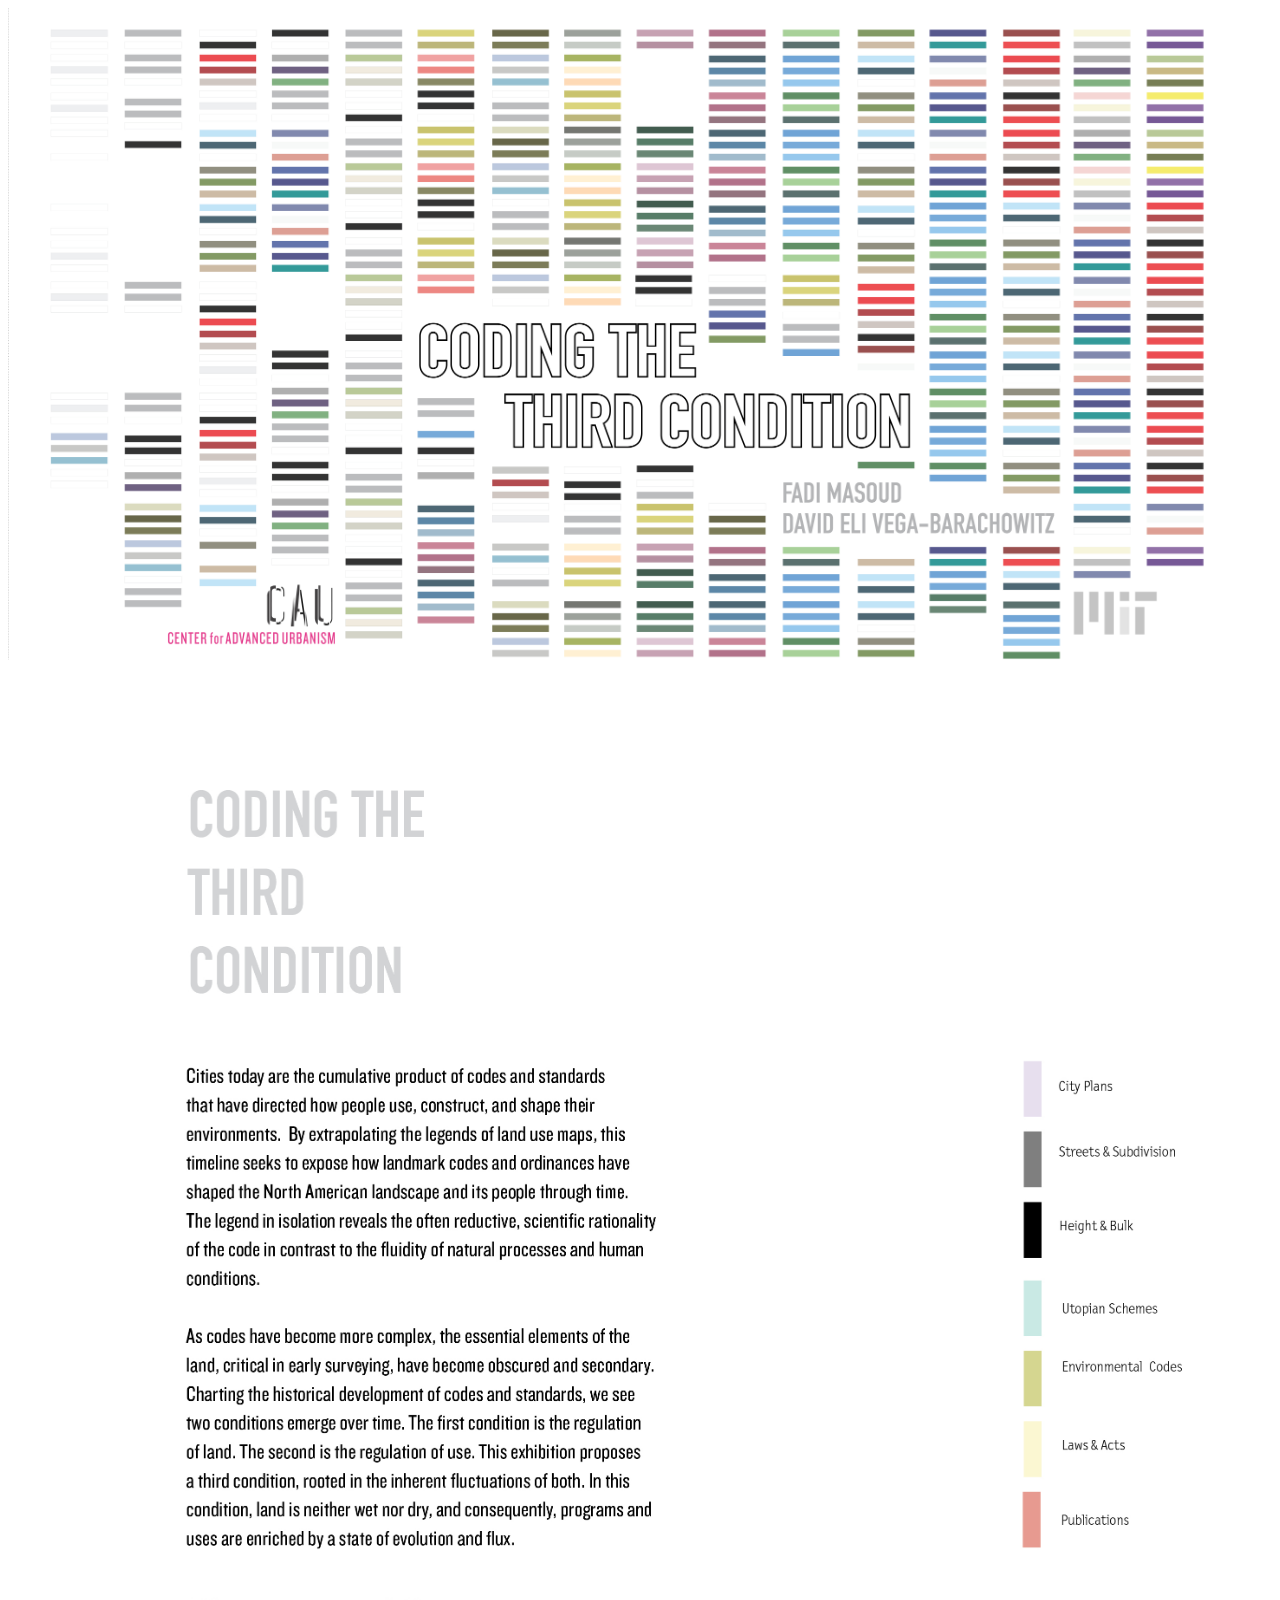
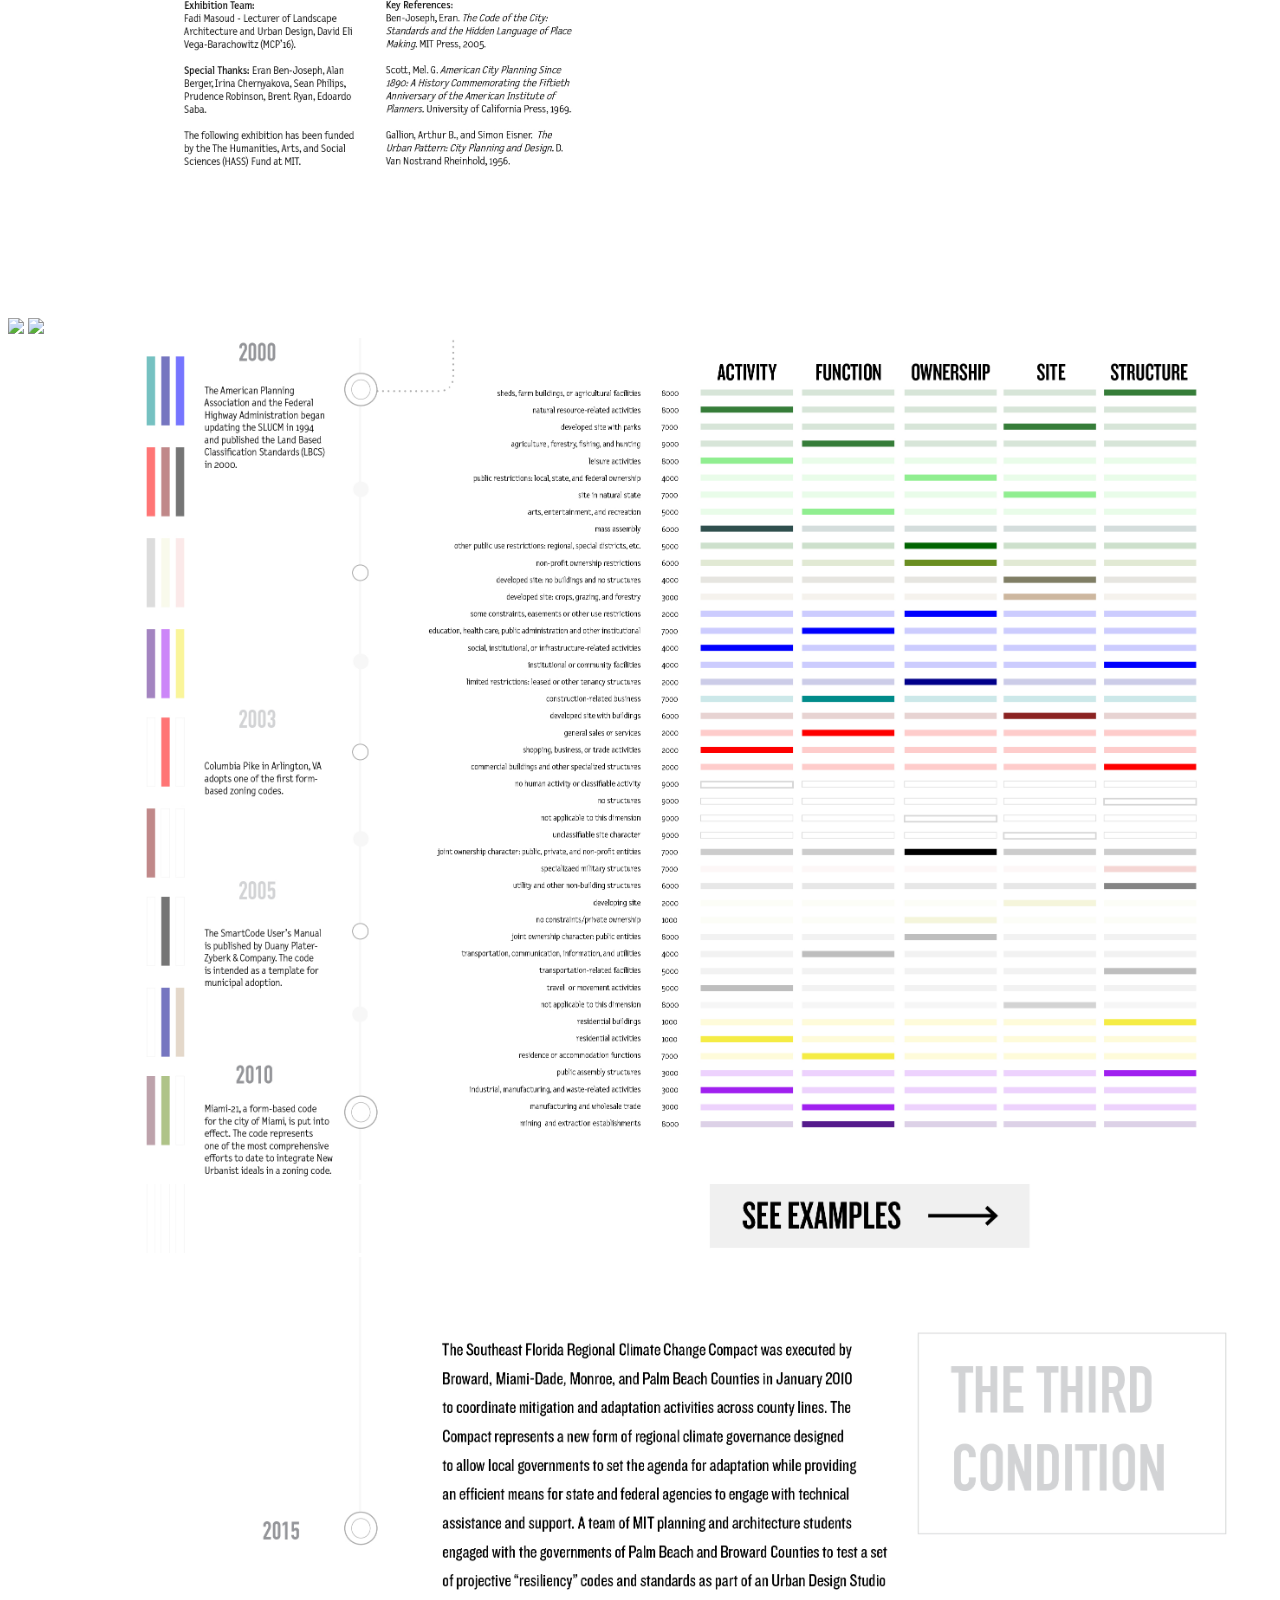
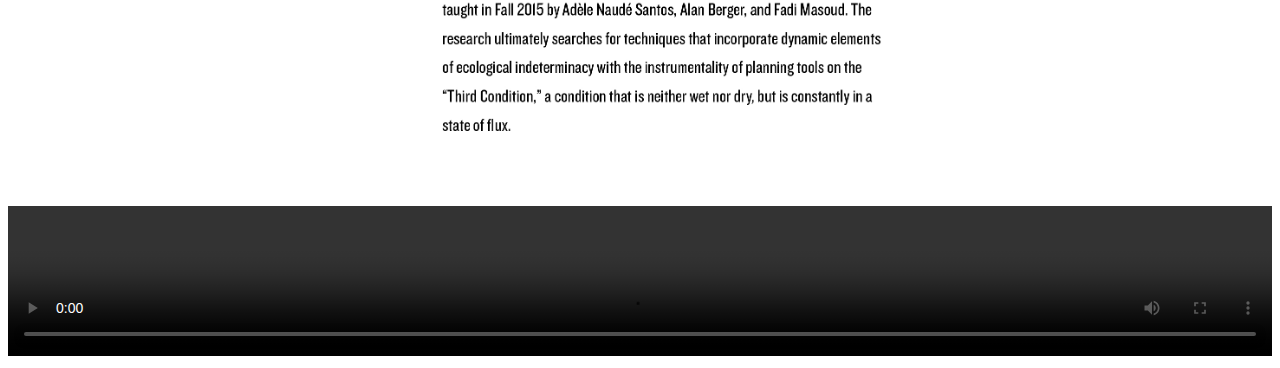
==== index.html @ ef541bc6 "Update index.html" ====
<!DOCTYPE html>
<html lang="en">
<head>

    <meta charset="utf-8">
    <meta http-equiv="X-UA-Compatible" content="IE=edge">
    <meta name="viewport" content="width=device-width, initial-scale=1">
    <meta name="description" content="">
    <meta name="author" content="">

    <title>Coding The Third Condition</title>
</head>

<body>
<img src="Images/CodingTheThirdCondition.png" width="100%" height="auto"/>
<img src="Images/TimelinePortions/TheThirdCondition_Timeline.jpg" width="100%" height="auto"/>
<img src="Images/TimelinePortions/TheThirdCondition_Timeline2.jpg" width="100%" height="auto"/>
<img src="Images/TimelinePortions/TheThirdCondition_Timeline3.jpg" width="100%" height="auto"/>
<img src="Images/TimelinePortions/TheThirdCondition_Timeline4.jpg" width="100%" height="auto"/>
<a href="codeprecedents.html"><img src="Images/TimelinePortions/TheThirdCondition_Timeline5.jpg" width="100%" height="auto"/></a>
<img src="Images/TimelinePortions/TheThirdCondition_Timeline6.jpg" width="100%" height="auto"/>
<video width="100%" height="auto" controls>
  <source src="Images/Matrix_animation.mp4" type="video/mp4">
</video>
</body>
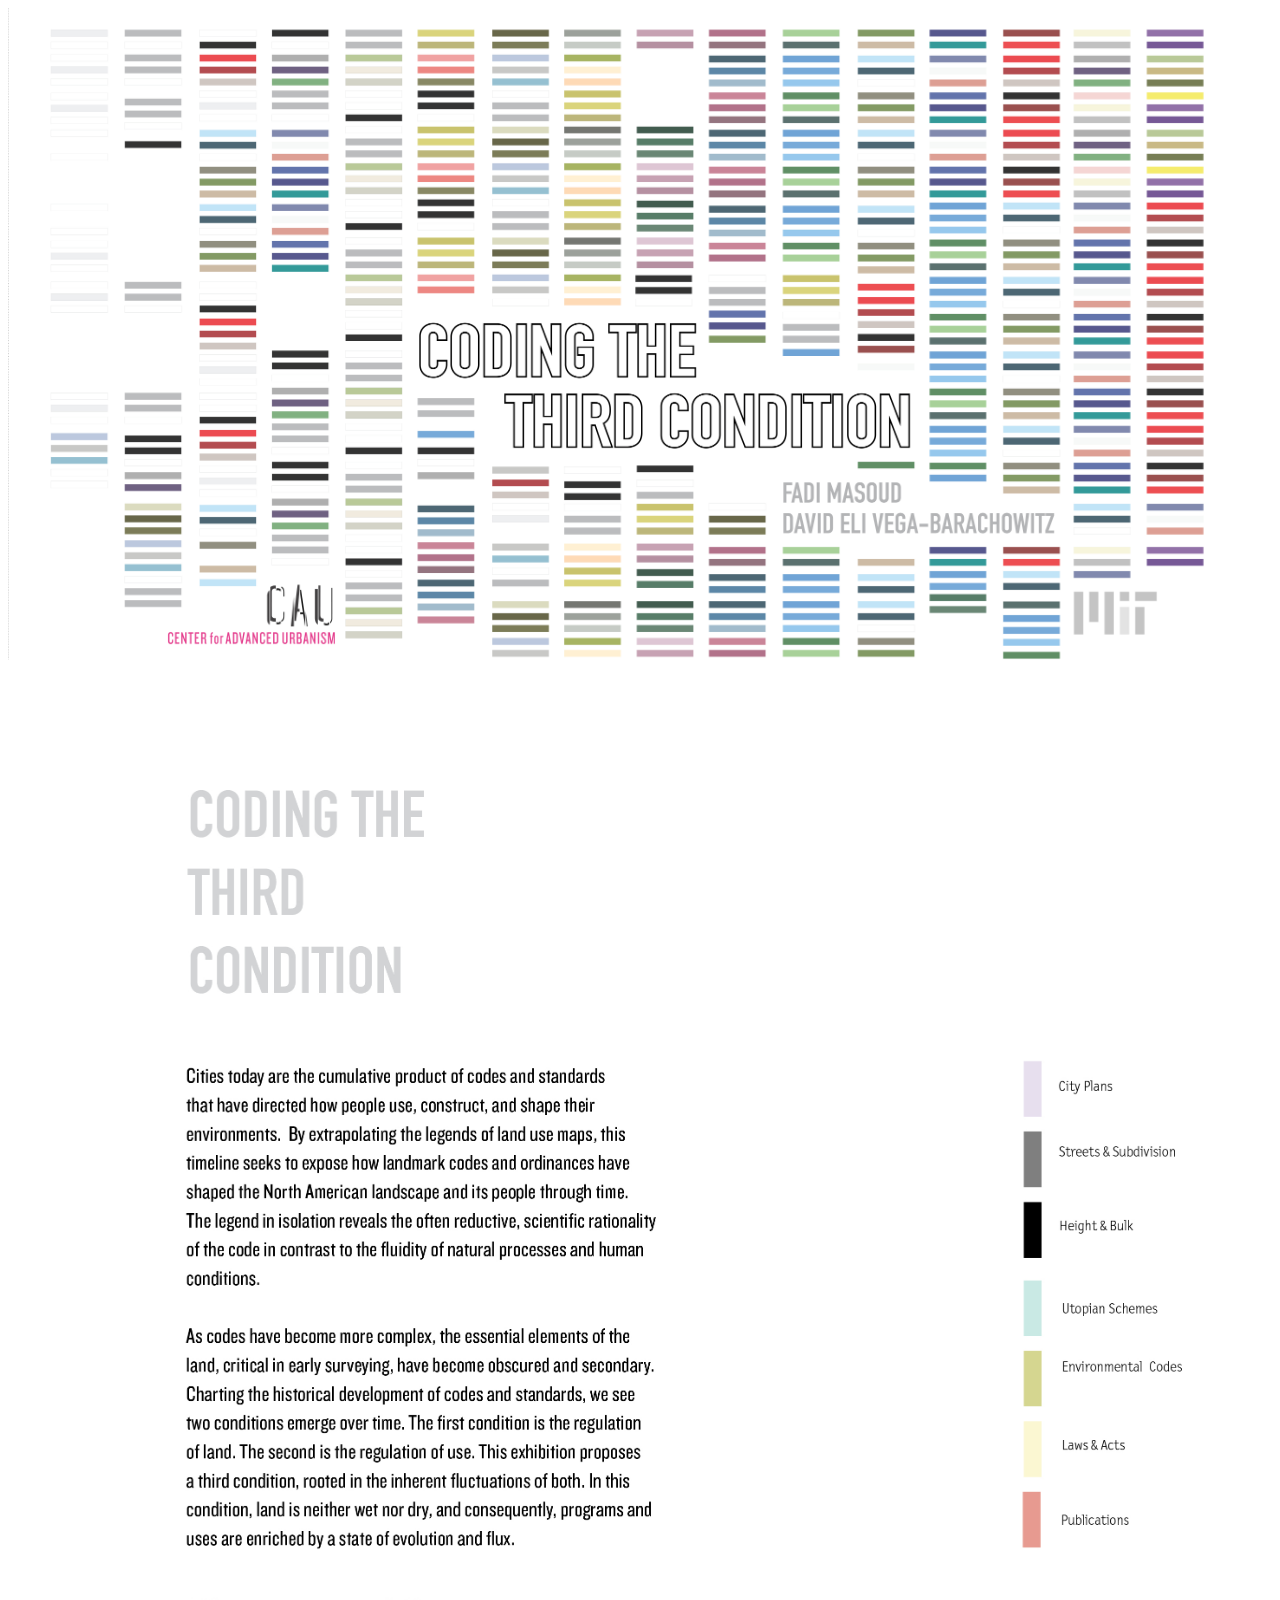
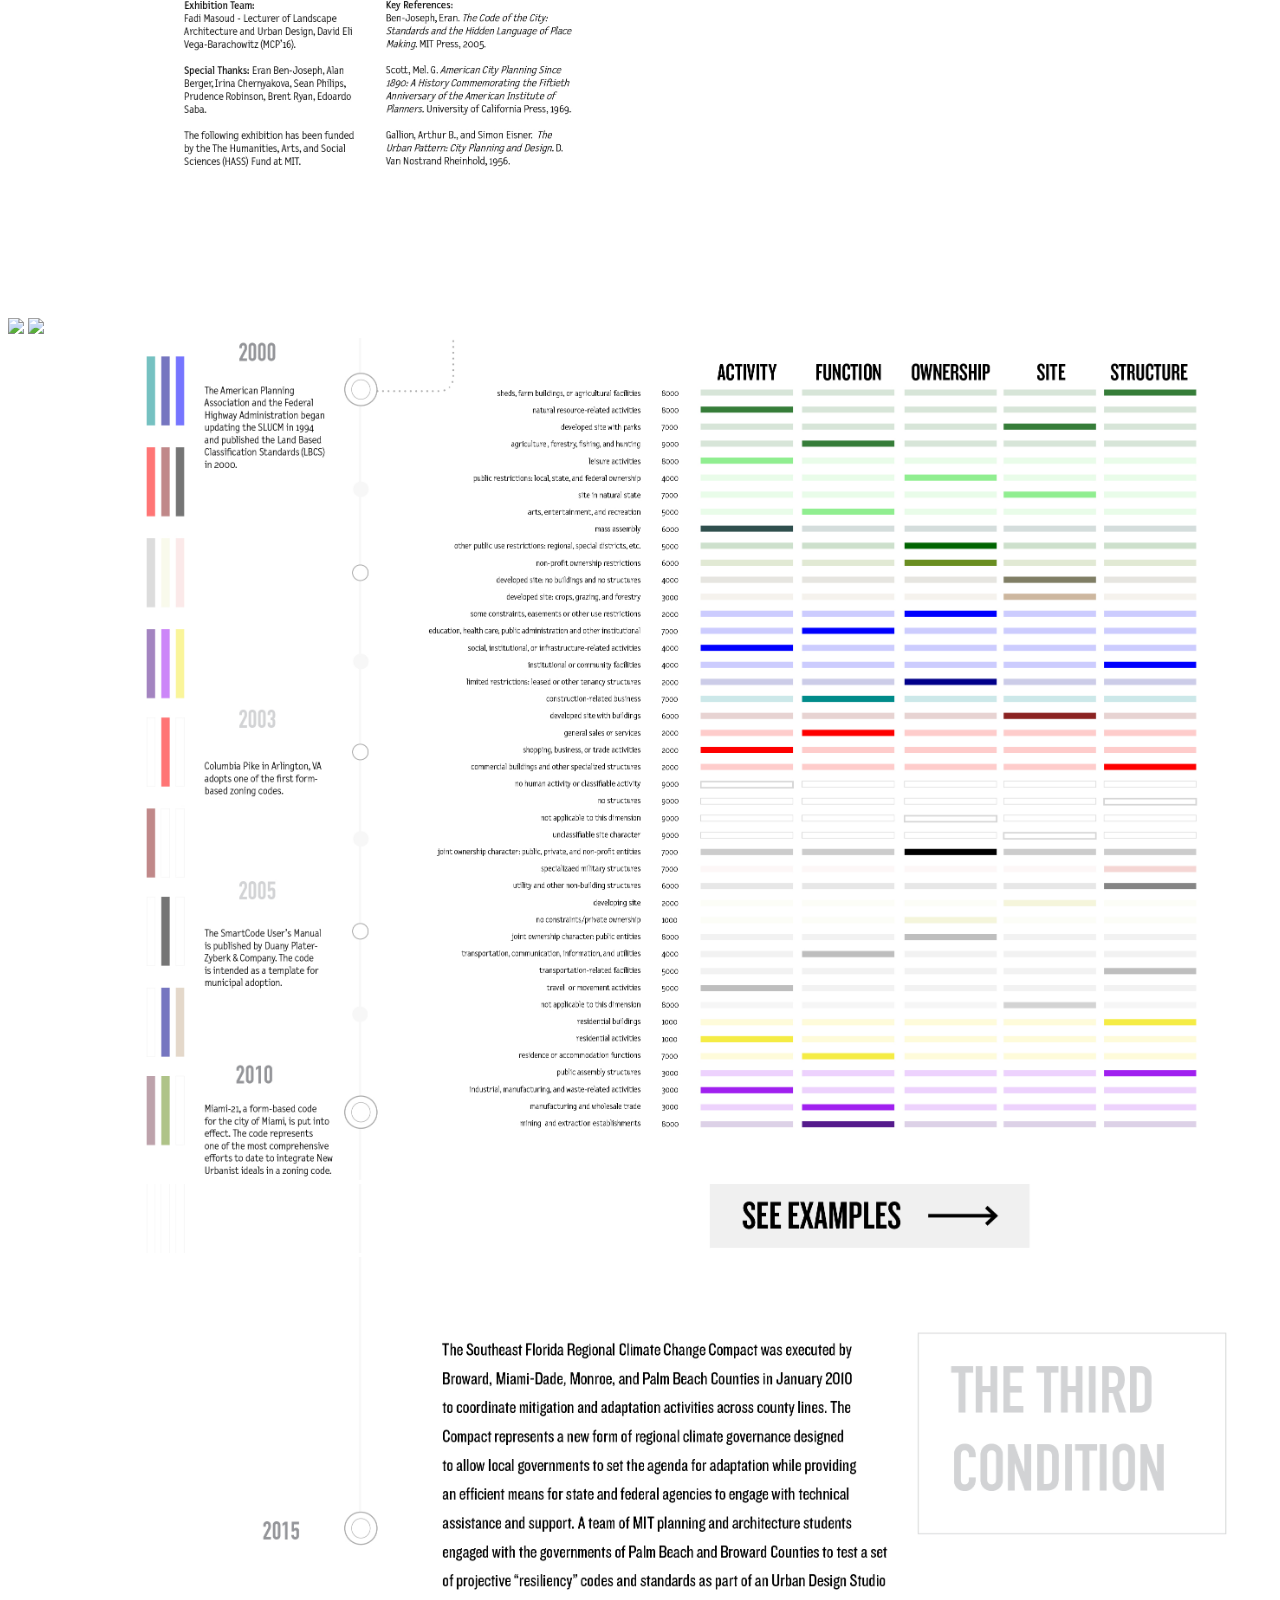
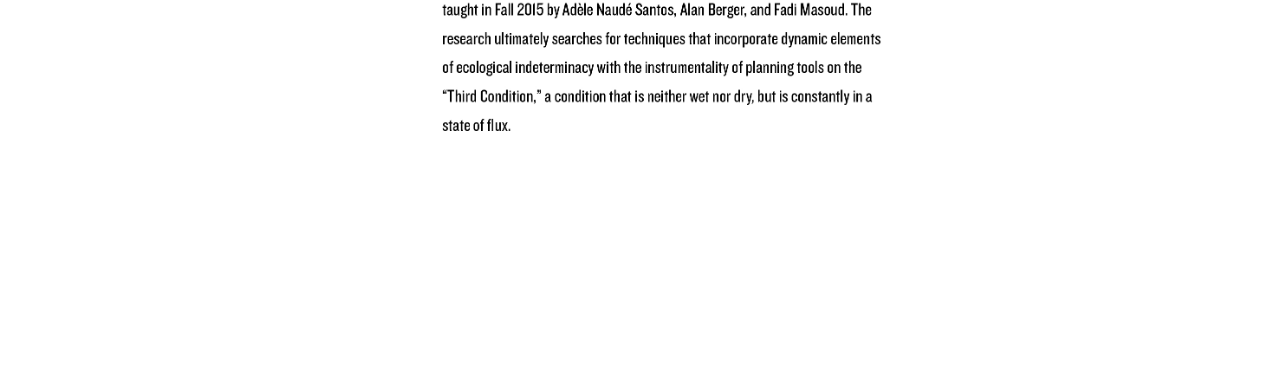
==== commit c23ea671: "Update index.html" ====
--- a/index.html
+++ b/index.html
@@ -20,7 +20,7 @@
 <img src="Images/TimelinePortions/TheThirdCondition_Timeline4.jpg" width="100%" height="auto"/>
 <a href="codeprecedents.html"><img src="Images/TimelinePortions/TheThirdCondition_Timeline5.jpg" width="100%" height="auto"/></a>
 <img src="Images/TimelinePortions/TheThirdCondition_Timeline6.jpg" width="100%" height="auto"/>
-<video width="100%" height="auto" controls>
+<video width="100%" height="auto" autoplay loop>
   <source src="Images/Matrix_animation.mp4" type="video/mp4">
 </video>
 </body>
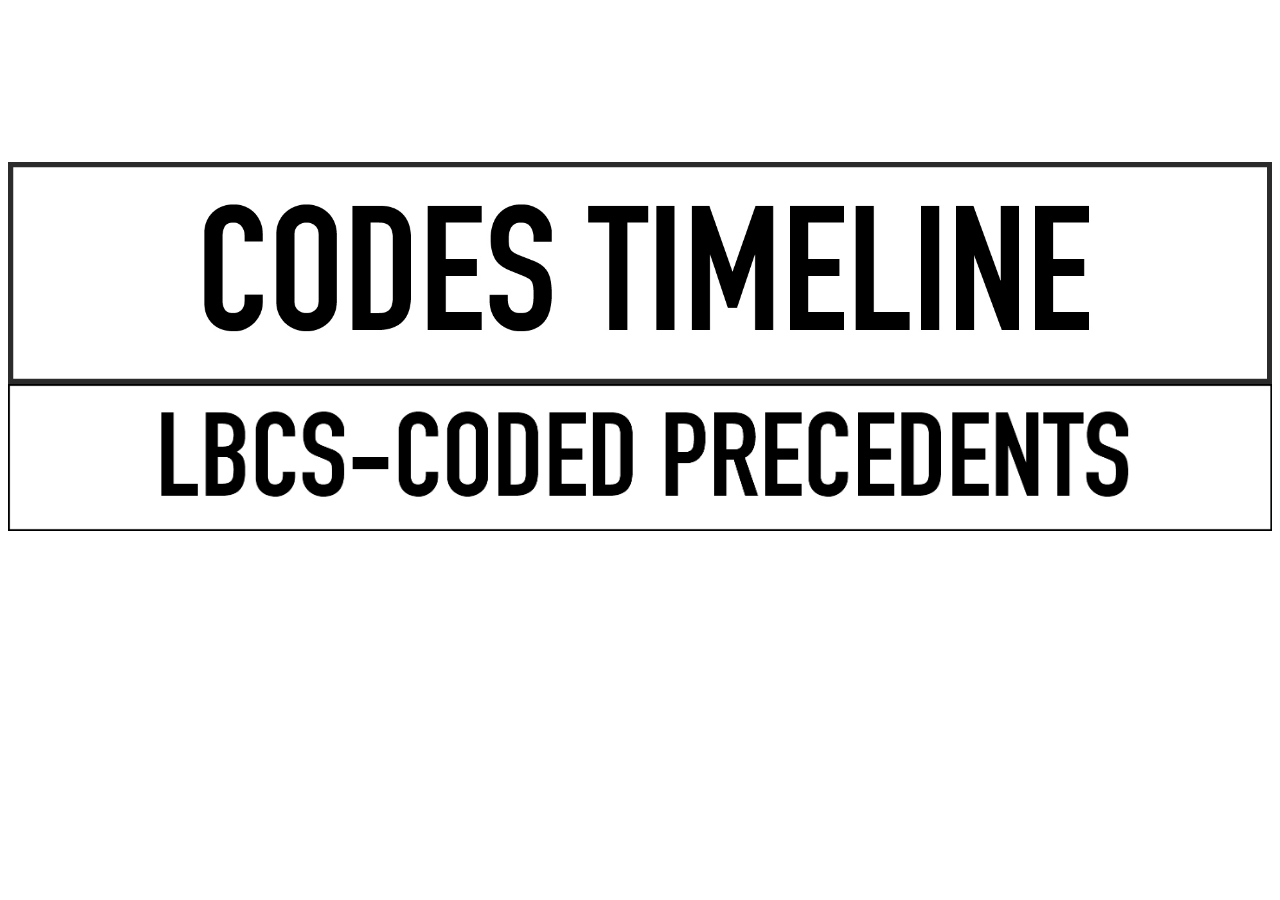
==== commit 8e358ecc: "updates" ====
--- a/index.html
+++ b/index.html
@@ -13,15 +13,8 @@
 </head>
 
 <body>
-<img src="Images/CodingTheThirdCondition.png" width="100%" height="auto"/>
-<img src="Images/TimelinePortions/TheThirdCondition_Timeline.jpg" width="100%" height="auto"/>
-<img src="Images/TimelinePortions/TheThirdCondition_Timeline2.jpg" width="100%" height="auto"/>
-<img src="Images/TimelinePortions/TheThirdCondition_Timeline3.jpg" width="100%" height="auto"/>
-<img src="Images/TimelinePortions/TheThirdCondition_Timeline4.jpg" width="100%" height="auto"/>
-<a href="codeprecedents.html"><img src="Images/TimelinePortions/TheThirdCondition_Timeline5.jpg" width="100%" height="auto"/></a>
-<img src="Images/TimelinePortions/TheThirdCondition_Timeline6.jpg" width="100%" height="auto"/>
 <video width="100%" height="auto" autoplay loop>
-  <source src="Images/Matrix_animation.mp4" type="video/mp4">
+  <source src="Images/ThirdCondition_OpeningGraphic.mov" type="video/mp4">
 </video>
-</body>
-
+<a href="timeline.html"><img src="Images/CodesTimeline.jpg" width="100%" height="auto" align="middle"/></a><a href="codeprecedents.html"><img src="Images/LBCSCodedPrecedents.jpg" width="100%" height="auto" align="middle"/></a>
+</body>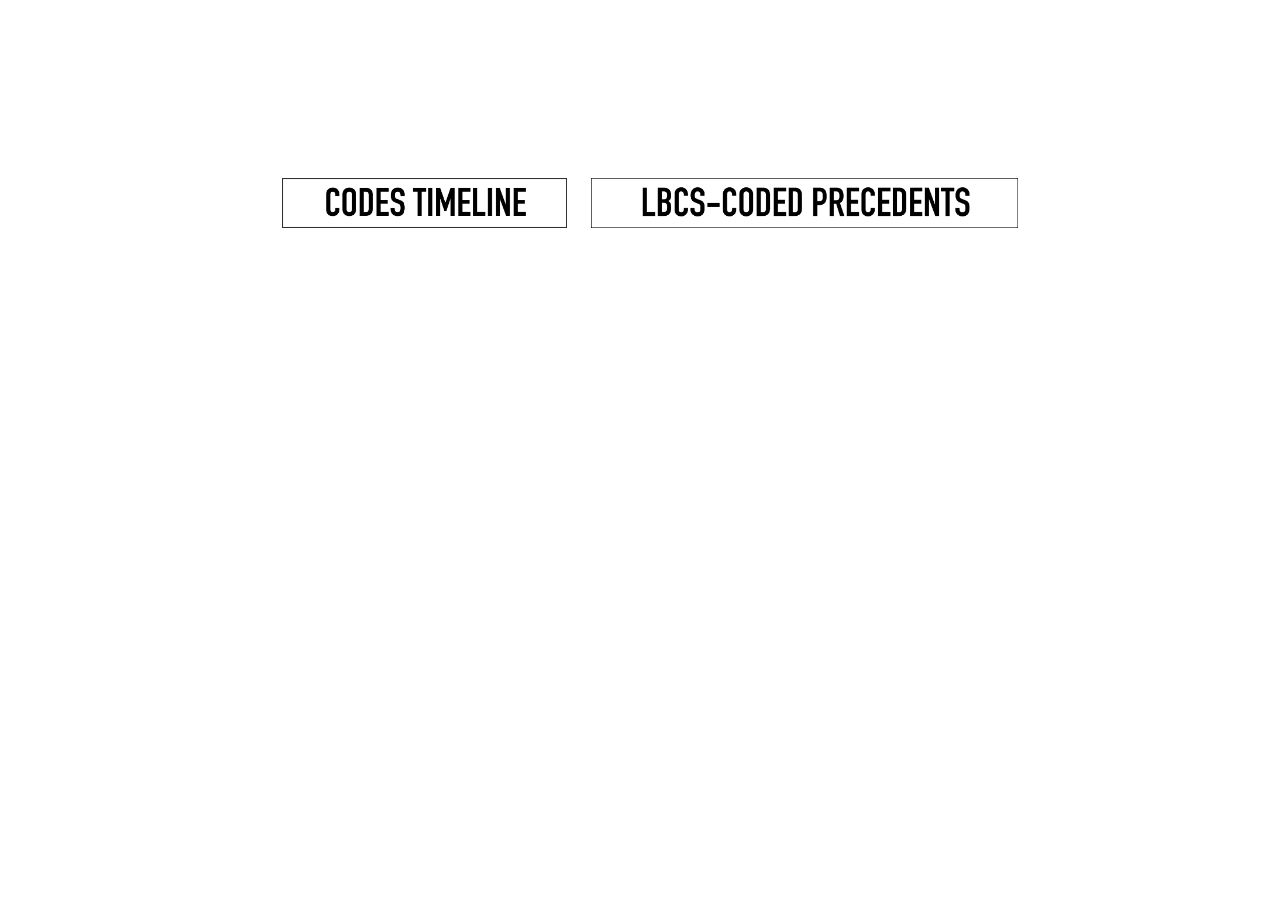
==== commit 823aee73: "home changes" ====
--- a/index.html
+++ b/index.html
@@ -16,5 +16,10 @@
 <video width="100%" height="auto" autoplay loop>
   <source src="Images/ThirdCondition_OpeningGraphic.mov" type="video/mp4">
 </video>
-<a href="timeline.html"><img src="Images/CodesTimeline.jpg" width="100%" height="auto" align="middle"/></a><a href="codeprecedents.html"><img src="Images/LBCSCodedPrecedents.jpg" width="100%" height="auto" align="middle"/></a>
-</body>+<p style="text-align: center;">
+<a href="timeline.html"><img src="Images/CodesTimeline.jpg" width="auto" height="50" align="middle" hspace="20"/></a>
+
+
+<a href="codeprecedents.html"><img src="Images/LBCSCodedPrecedents.jpg" width="auto" height="50" align="middle"/></a>
+</p>
+</body>
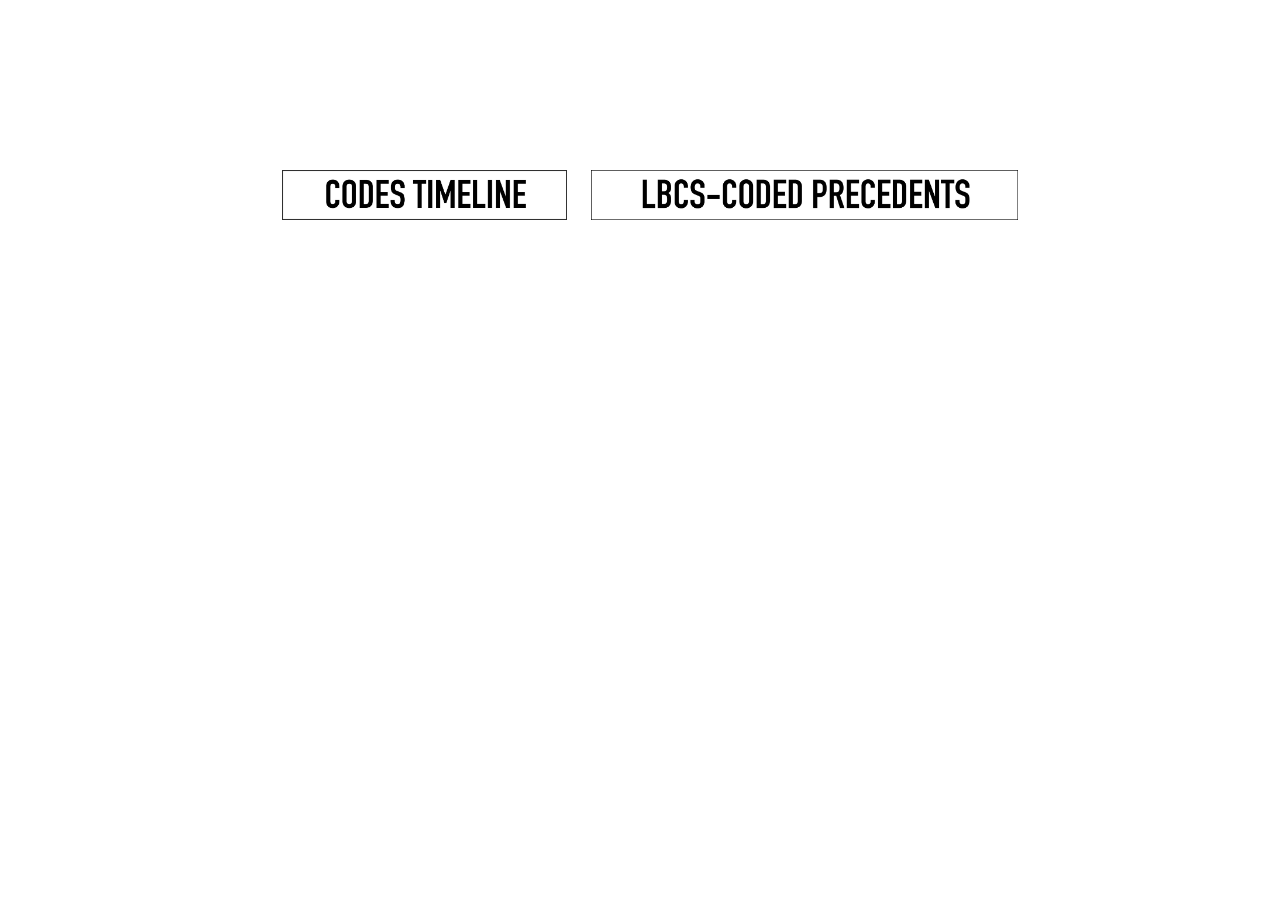
==== commit 1da81cef: "center" ====
--- a/index.html
+++ b/index.html
@@ -13,10 +13,10 @@
 </head>
 
 <body>
-<video width="100%" height="auto" autoplay loop>
-  <source src="Images/ThirdCondition_OpeningGraphic.mov" type="video/mp4">
+<p style="text-align: center;">
+<video width="1000" height="auto" autoplay loop>
+  <source src="Images/Third Condition Opening Graphic.mp4" type="video/mp4">
 </video>
-<p style="text-align: center;">
 <a href="timeline.html"><img src="Images/CodesTimeline.jpg" width="auto" height="50" align="middle" hspace="20"/></a>
 
 
